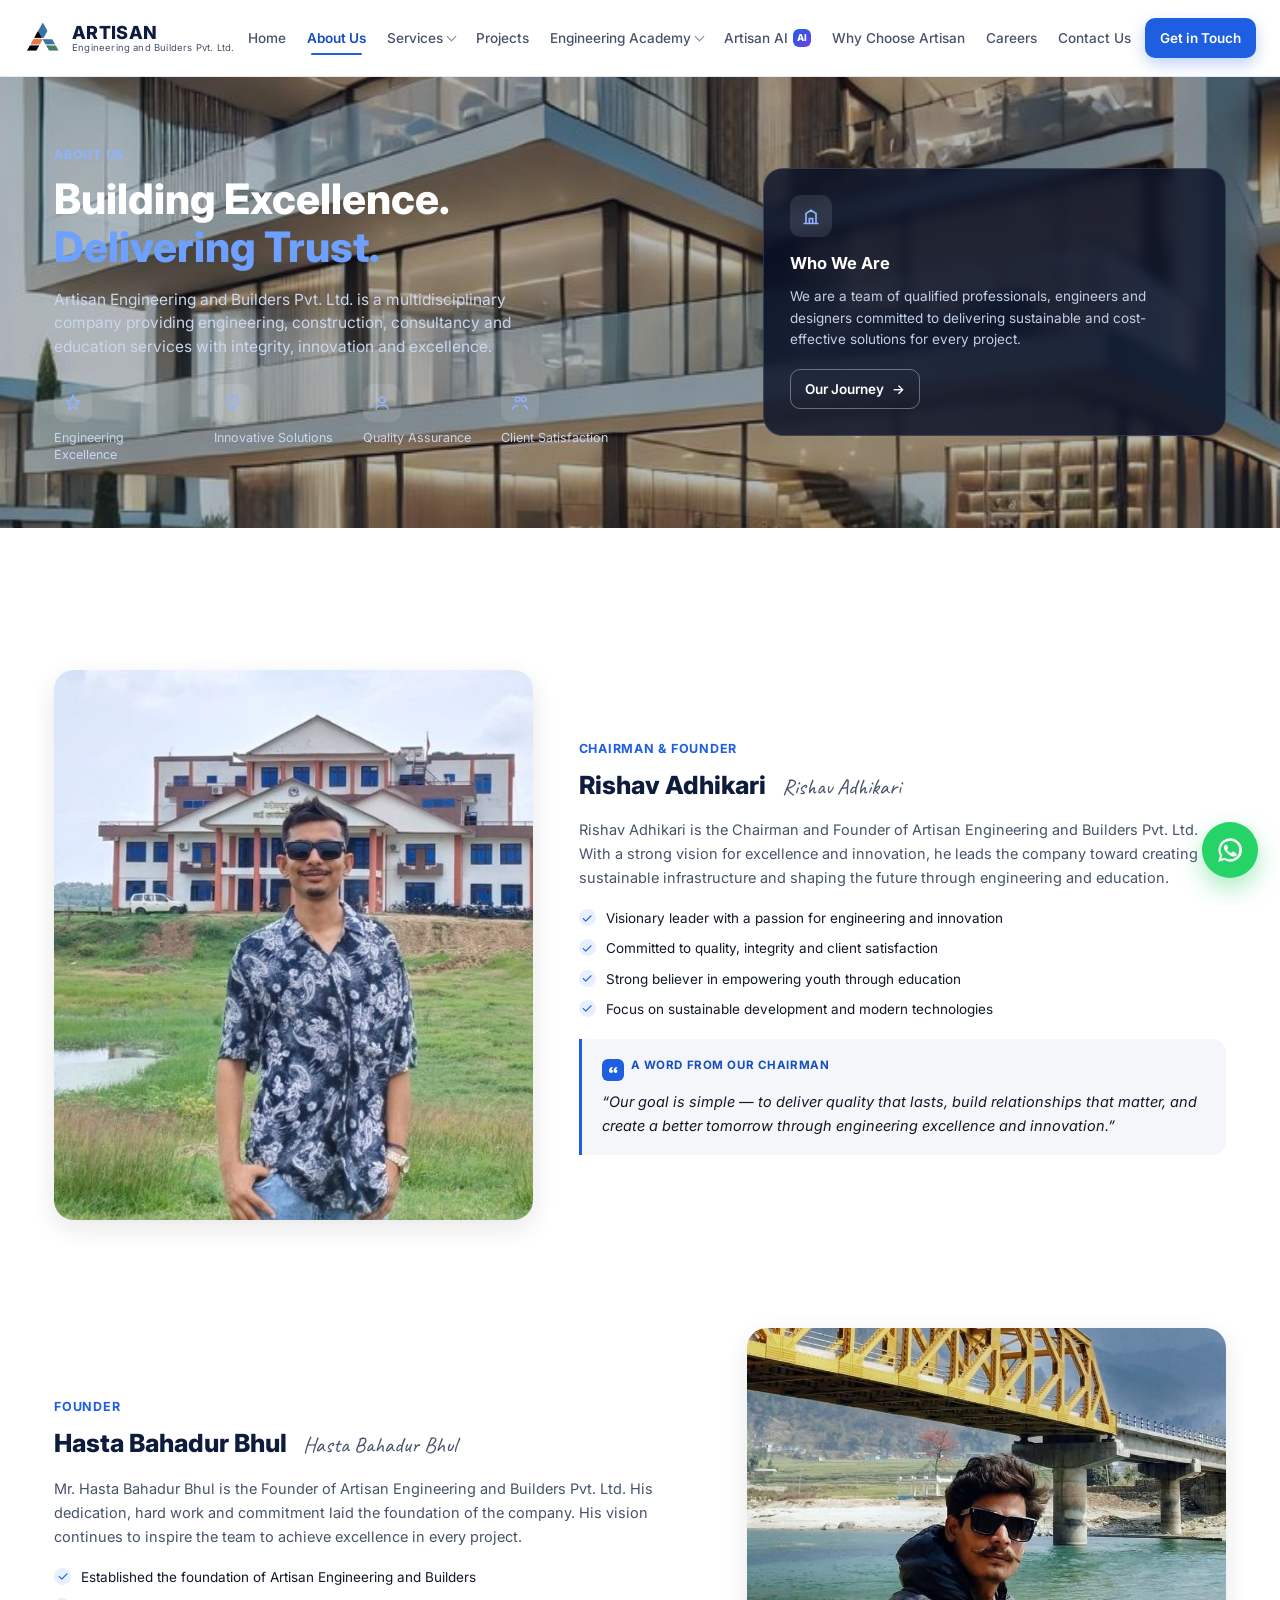
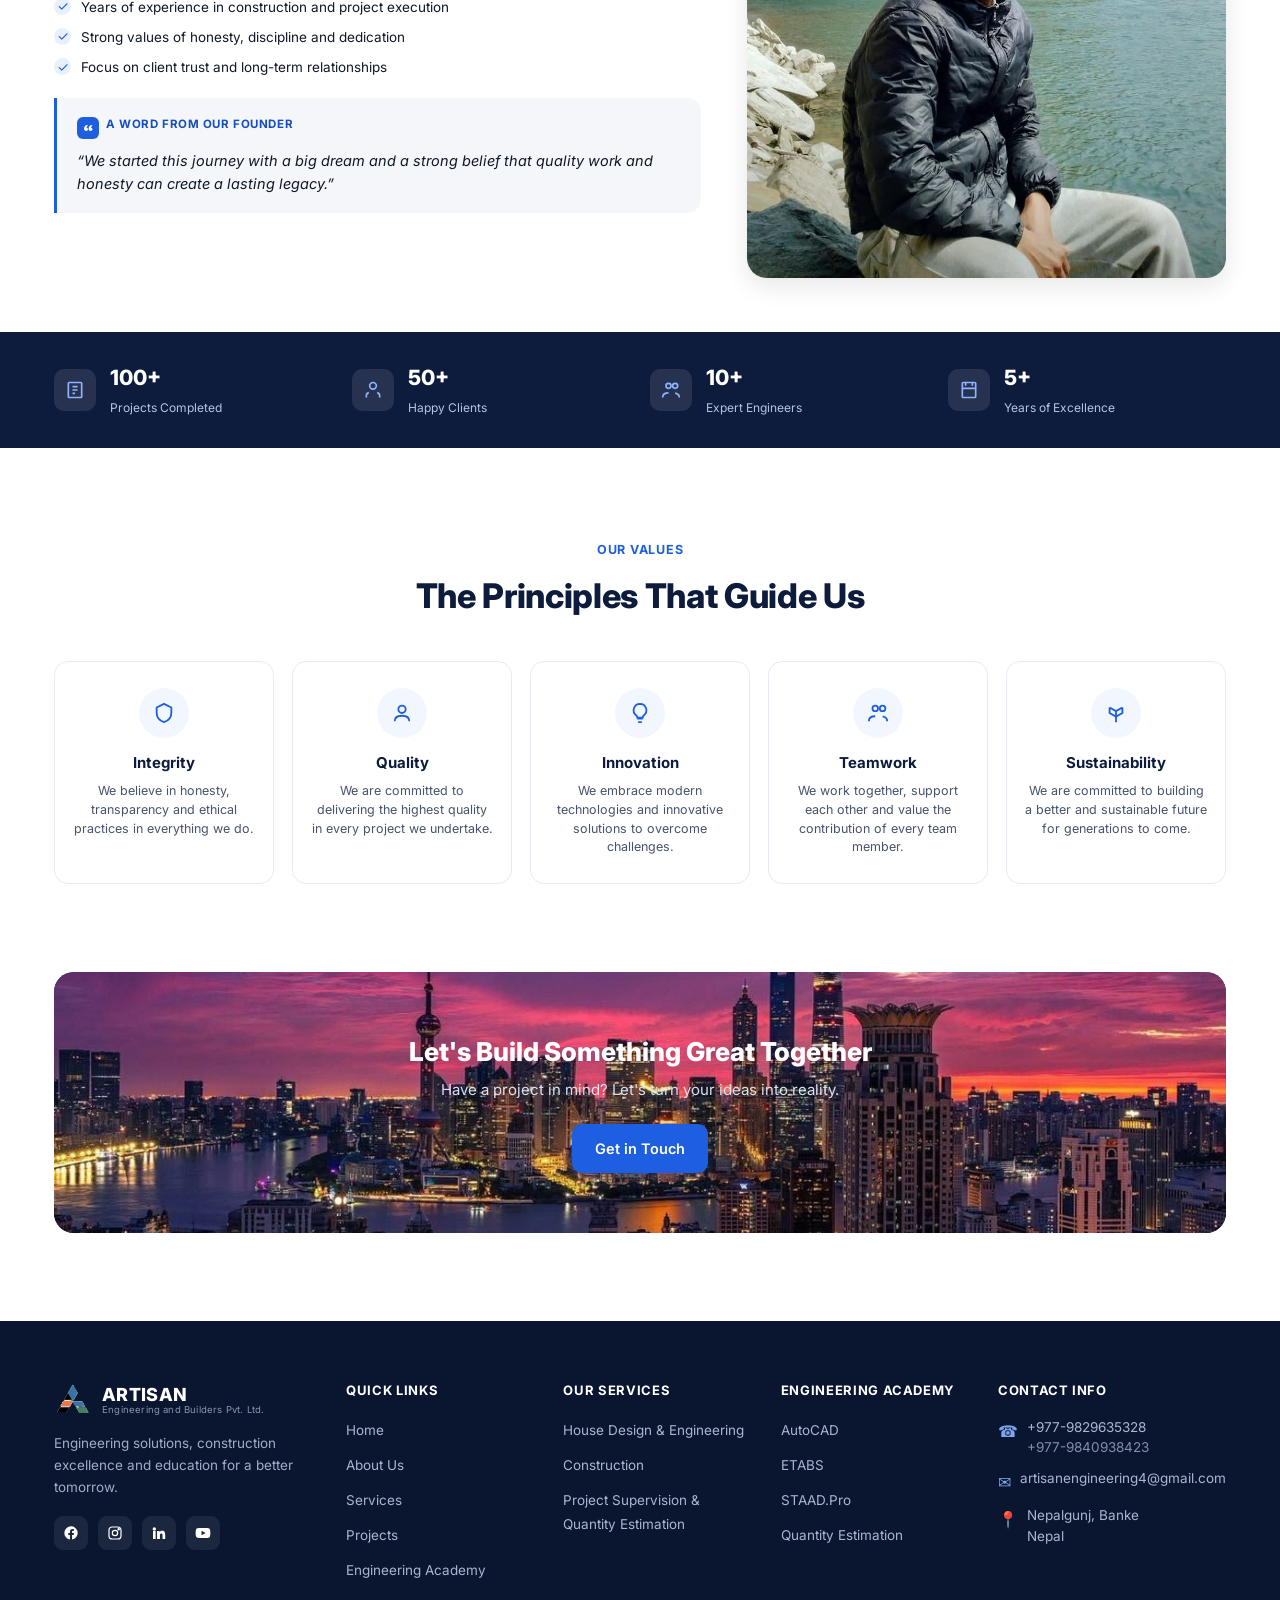
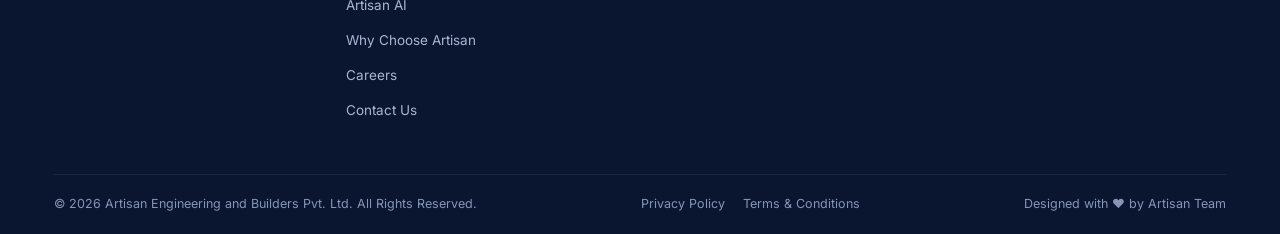
==== about.html @ 9986cbee "Migrate to multi-page site with DeepSeek + Puter AI" ====
<!DOCTYPE html>
<html lang="en">
<head>
<meta charset="UTF-8">
<meta name="viewport" content="width=device-width, initial-scale=1.0">
<title>About Us | Artisan Engineering and Builders Pvt. Ltd.</title>
<meta name="description" content="Learn about Artisan Engineering and Builders Pvt. Ltd. — our leadership, values, and commitment to engineering excellence, construction quality and education in Nepal.">
<link rel="preconnect" href="https://fonts.googleapis.com">
<link rel="preconnect" href="https://fonts.gstatic.com" crossorigin>
<link href="https://fonts.googleapis.com/css2?family=Inter:wght@400;500;600;700;800&family=Caveat:wght@600&display=swap" rel="stylesheet">
<link rel="stylesheet" href="styles.css">
<link rel="icon" type="image/png" href="assets/logo.png">
<link rel="apple-touch-icon" href="assets/logo.png">
<script async src="https://pagead2.googlesyndication.com/pagead/js/adsbygoogle.js?client=ca-pub-5696578782922630" crossorigin="anonymous"></script>
</head>
<body>

<!-- ================= HEADER ================= -->
<header class="site-header">
  <div class="container container-header header-inner">
    <a href="index.html" class="brand">
      <img class="brand-mark" src="[data-uri]" alt="Artisan Engineering and Builders Pvt. Ltd. logo">
      <span class="brand-text">
        <span class="brand-name">ARTISAN</span>
        <span class="brand-sub">Engineering and Builders Pvt. Ltd.</span>
      </span>
    </a>

    <nav>
      <ul class="main-nav">
        <li><a class="nav-link" href="index.html">Home</a></li>
        <li class="active"><a class="nav-link" href="about.html">About Us</a></li>
        <li>
          <a class="nav-link has-caret" href="services.html">Services</a>
          <div class="dropdown-panel">
            <a href="services.html#house-design">House Design &amp; Engineering</a>
            <a href="services.html#construction">Construction</a>
            <a href="services.html#supervision">Project Supervision &amp; Quantity Estimation</a>
          </div>
        </li>
        <li><a class="nav-link" href="projects.html">Projects</a></li>
        <li>
          <a class="nav-link has-caret" href="academy.html">Engineering Academy</a>
          <div class="dropdown-panel">
            <a href="academy.html#autocad">AutoCAD</a>
            <a href="academy.html#etabs">ETABS</a>
            <a href="academy.html#staad">STAAD.Pro</a>
            <a href="academy.html#estimation">Quantity Estimation</a>
          </div>
        </li>
        <li><a class="nav-link" href="artisan-ai.html">Artisan AI <span class="ai-badge">AI</span></a></li>
        <li><a class="nav-link" href="why-choose-artisan.html">Why Choose Artisan</a></li>
        <li><a class="nav-link" href="careers.html">Careers</a></li>
        <li><a class="nav-link" href="contact.html">Contact Us</a></li>
      </ul>
    </nav>

    <div class="header-cta">
      <a href="contact.html" class="btn btn-primary btn-sm">Get in Touch</a>
    </div>
    <button class="menu-toggle" aria-label="Open menu" aria-expanded="false"><span></span></button>
  </div>

  
</header>

<div class="mobile-nav">
    <a href="index.html">Home</a>
    <a href="about.html">About Us</a>
    <a href="services.html">Services</a>
    <div class="mobile-sub">
      <a href="services.html#house-design">House Design &amp; Engineering</a>
      <a href="services.html#construction">Construction</a>
      <a href="services.html#supervision">Project Supervision &amp; Quantity Estimation</a>
    </div>
    <a href="projects.html">Projects</a>
    <a href="academy.html">Engineering Academy</a>
    <div class="mobile-sub">
      <a href="academy.html#autocad">AutoCAD</a>
      <a href="academy.html#etabs">ETABS</a>
      <a href="academy.html#staad">STAAD.Pro</a>
      <a href="academy.html#estimation">Quantity Estimation</a>
    </div>
    <a href="artisan-ai.html">Artisan AI</a>
    <a href="why-choose-artisan.html">Why Choose Artisan</a>
    <a href="careers.html">Careers</a>
    <a href="contact.html">Contact Us</a>
  </div>
<!-- ================= ABOUT HERO ================= -->
<section class="about-hero">
  <img class="bg-photo cover-img" src="[data-uri]" alt="Modern architectural exterior at dusk">
  <div class="container about-hero-grid">
    <div>
      <span class="eyebrow" style="color:#8fb4ff;">About Us</span>
      <h1>Building Excellence.<br><span class="accent">Delivering Trust.</span></h1>
      <p class="lede">Artisan Engineering and Builders Pvt. Ltd. is a multidisciplinary company providing engineering, construction, consultancy and education services with integrity, innovation and excellence.</p>
      <div class="about-pillars">
        <div class="pillar">
          <div class="icon-badge"><svg width="18" height="18" viewBox="0 0 24 24" fill="none" stroke="currentColor" stroke-width="2"><path d="M12 2l2.5 6.5L21 9l-5 4.5L17.5 21 12 17l-5.5 4L8 13.5 3 9l6.5-.5L12 2z"/></svg></div>
          <span>Engineering Excellence</span>
        </div>
        <div class="pillar">
          <div class="icon-badge"><svg width="18" height="18" viewBox="0 0 24 24" fill="none" stroke="currentColor" stroke-width="2"><path d="M9 18h6M10 22h4M12 2a7 7 0 00-4 12.7c.6.5 1 1.3 1 2.1v.2h6v-.2c0-.8.4-1.6 1-2.1A7 7 0 0012 2z"/></svg></div>
          <span>Innovative Solutions</span>
        </div>
        <div class="pillar">
          <div class="icon-badge"><svg width="18" height="18" viewBox="0 0 24 24" fill="none" stroke="currentColor" stroke-width="2"><circle cx="12" cy="8" r="4"/><path d="M4 21c0-4 3.5-6 8-6s8 2 8 6"/></svg></div>
          <span>Quality Assurance</span>
        </div>
        <div class="pillar">
          <div class="icon-badge"><svg width="18" height="18" viewBox="0 0 24 24" fill="none" stroke="currentColor" stroke-width="2"><circle cx="9" cy="7" r="3"/><circle cx="17" cy="7" r="3"/><path d="M2 21c0-3.5 3-5.5 7-5.5M22 21c0-3-2.3-4.8-5-5.3"/></svg></div>
          <span>Client Satisfaction</span>
        </div>
      </div>
    </div>
    <div class="who-card">
      <div class="icon-badge"><svg width="20" height="20" viewBox="0 0 24 24" fill="none" stroke="currentColor" stroke-width="2"><path d="M3 21h18M6 21V9l6-4 6 4v12M10 21v-6h4v6"/></svg></div>
      <h3>Who We Are</h3>
      <p>We are a team of qualified professionals, engineers and designers committed to delivering sustainable and cost-effective solutions for every project.</p>
      <a href="#leadership" class="btn btn-ghost-dark btn-sm">Our Journey <span class="btn-arrow">&rarr;</span></a>
    </div>
  </div>
</section>

<!-- ================= LEADERSHIP ================= -->
<section id="leadership" style="padding-bottom:0;">
  <div class="container">
    <div class="founder-block reveal">
      <div class="founder-photo"><img class="cover-img" src="[data-uri]" alt="Rishav Adhikari, Chairman and Founder of Artisan Engineering and Builders Pvt. Ltd."></div>
      <div>
        <span class="founder-role">Chairman &amp; Founder</span>
        <div class="founder-name-row">
          <h3>Rishav Adhikari</h3>
          <span class="founder-signature">Rishav Adhikari</span>
        </div>
        <p class="bio">Rishav Adhikari is the Chairman and Founder of Artisan Engineering and Builders Pvt. Ltd. With a strong vision for excellence and innovation, he leads the company toward creating sustainable infrastructure and shaping the future through engineering and education.</p>
        <ul class="founder-points">
          <li><span class="check">&#10003;</span> Visionary leader with a passion for engineering and innovation</li>
          <li><span class="check">&#10003;</span> Committed to quality, integrity and client satisfaction</li>
          <li><span class="check">&#10003;</span> Strong believer in empowering youth through education</li>
          <li><span class="check">&#10003;</span> Focus on sustainable development and modern technologies</li>
        </ul>
        <div class="quote-card">
          <div class="quote-label-row">
            <span class="quote-icon"><svg width="12" height="12" viewBox="0 0 24 24" fill="currentColor"><path d="M9.5 6C6.5 7 4 9.8 4 13.5 4 16 5.8 18 8.3 18c2 0 3.5-1.5 3.5-3.5 0-1.8-1.3-3.2-3-3.4.4-1.6 1.8-2.9 3.4-3.4L9.5 6zm9 0c-3 1-5.5 3.8-5.5 7.5 0 2.5 1.8 4.5 4.3 4.5 2 0 3.5-1.5 3.5-3.5 0-1.8-1.3-3.2-3-3.4.4-1.6 1.8-2.9 3.4-3.4L18.5 6z"/></svg></span>
            <span class="quote-label">A Word From Our Chairman</span>
          </div>
          <p>&ldquo;Our goal is simple &mdash; to deliver quality that lasts, build relationships that matter, and create a better tomorrow through engineering excellence and innovation.&rdquo;</p>
        </div>
      </div>
    </div>

    <div class="founder-block reverse reveal">
      <div class="founder-photo"><img class="cover-img" src="[data-uri]" alt="Hasta Bahadur Bhul, Founder of Artisan Engineering and Builders Pvt. Ltd."></div>
      <div>
        <span class="founder-role">Founder</span>
        <div class="founder-name-row">
          <h3>Hasta Bahadur Bhul</h3>
          <span class="founder-signature">Hasta Bahadur Bhul</span>
        </div>
        <p class="bio">Mr. Hasta Bahadur Bhul is the Founder of Artisan Engineering and Builders Pvt. Ltd. His dedication, hard work and commitment laid the foundation of the company. His vision continues to inspire the team to achieve excellence in every project.</p>
        <ul class="founder-points">
          <li><span class="check">&#10003;</span> Established the foundation of Artisan Engineering and Builders</li>
          <li><span class="check">&#10003;</span> Years of experience in construction and project execution</li>
          <li><span class="check">&#10003;</span> Strong values of honesty, discipline and dedication</li>
          <li><span class="check">&#10003;</span> Focus on client trust and long-term relationships</li>
        </ul>
        <div class="quote-card">
          <div class="quote-label-row">
            <span class="quote-icon"><svg width="12" height="12" viewBox="0 0 24 24" fill="currentColor"><path d="M9.5 6C6.5 7 4 9.8 4 13.5 4 16 5.8 18 8.3 18c2 0 3.5-1.5 3.5-3.5 0-1.8-1.3-3.2-3-3.4.4-1.6 1.8-2.9 3.4-3.4L9.5 6zm9 0c-3 1-5.5 3.8-5.5 7.5 0 2.5 1.8 4.5 4.3 4.5 2 0 3.5-1.5 3.5-3.5 0-1.8-1.3-3.2-3-3.4.4-1.6 1.8-2.9 3.4-3.4L18.5 6z"/></svg></span>
            <span class="quote-label">A Word From Our Founder</span>
          </div>
          <p>&ldquo;We started this journey with a big dream and a strong belief that quality work and honesty can create a lasting legacy.&rdquo;</p>
        </div>
      </div>
    </div>
  </div>
</section>

<!-- ================= STATS ================= -->
<div class="stats-bar">
  <div class="container">
    <div class="stat-item">
      <div class="icon-badge"><svg width="20" height="20" viewBox="0 0 24 24" fill="none" stroke="currentColor" stroke-width="2"><rect x="4" y="3" width="16" height="18" rx="1"/><path d="M9 8h6M9 12h6M9 16h3"/></svg></div>
      <div><strong>100+</strong><span>Projects Completed</span></div>
    </div>
    <div class="stat-item">
      <div class="icon-badge"><svg width="20" height="20" viewBox="0 0 24 24" fill="none" stroke="currentColor" stroke-width="2"><path d="M20 21v-2a4 4 0 00-3-3.87M4 21v-2a4 4 0 013-3.87M12 11a4 4 0 100-8 4 4 0 000 8z"/></svg></div>
      <div><strong>50+</strong><span>Happy Clients</span></div>
    </div>
    <div class="stat-item">
      <div class="icon-badge"><svg width="20" height="20" viewBox="0 0 24 24" fill="none" stroke="currentColor" stroke-width="2"><circle cx="9" cy="7" r="3"/><circle cx="17" cy="7" r="3"/><path d="M2 21c0-3.5 3-5.5 7-5.5M22 21c0-3-2.3-4.8-5-5.3"/></svg></div>
      <div><strong>10+</strong><span>Expert Engineers</span></div>
    </div>
    <div class="stat-item">
      <div class="icon-badge"><svg width="20" height="20" viewBox="0 0 24 24" fill="none" stroke="currentColor" stroke-width="2"><rect x="4" y="3" width="16" height="18" rx="1"/><path d="M8 3v4M16 3v4M4 10h16"/></svg></div>
      <div><strong>5+</strong><span>Years of Excellence</span></div>
    </div>
  </div>
</div>

<!-- ================= VALUES ================= -->
<section>
  <div class="container">
    <div class="section-head centered reveal">
      <span class="eyebrow">Our Values</span>
      <h2>The Principles That Guide Us</h2>
    </div>
    <div class="values-grid5 reveal">
      <div class="value-card">
        <div class="icon-badge"><svg width="22" height="22" viewBox="0 0 24 24" fill="none" stroke="currentColor" stroke-width="2"><path d="M12 2l8 4v6c0 5-3.4 8.4-8 10-4.6-1.6-8-5-8-10V6l8-4z"/></svg></div>
        <h4>Integrity</h4>
        <p>We believe in honesty, transparency and ethical practices in everything we do.</p>
      </div>
      <div class="value-card">
        <div class="icon-badge"><svg width="22" height="22" viewBox="0 0 24 24" fill="none" stroke="currentColor" stroke-width="2"><circle cx="12" cy="8" r="4"/><path d="M4 21c0-4 3.5-6 8-6s8 2 8 6"/></svg></div>
        <h4>Quality</h4>
        <p>We are committed to delivering the highest quality in every project we undertake.</p>
      </div>
      <div class="value-card">
        <div class="icon-badge"><svg width="22" height="22" viewBox="0 0 24 24" fill="none" stroke="currentColor" stroke-width="2"><path d="M9 18h6M10 22h4M12 2a7 7 0 00-4 12.7c.6.5 1 1.3 1 2.1v.2h6v-.2c0-.8.4-1.6 1-2.1A7 7 0 0012 2z"/></svg></div>
        <h4>Innovation</h4>
        <p>We embrace modern technologies and innovative solutions to overcome challenges.</p>
      </div>
      <div class="value-card">
        <div class="icon-badge"><svg width="22" height="22" viewBox="0 0 24 24" fill="none" stroke="currentColor" stroke-width="2"><circle cx="9" cy="7" r="3"/><circle cx="17" cy="7" r="3"/><path d="M2 21c0-3.5 3-5.5 7-5.5M22 21c0-3-2.3-4.8-5-5.3"/></svg></div>
        <h4>Teamwork</h4>
        <p>We work together, support each other and value the contribution of every team member.</p>
      </div>
      <div class="value-card">
        <div class="icon-badge"><svg width="22" height="22" viewBox="0 0 24 24" fill="none" stroke="currentColor" stroke-width="2"><path d="M12 22V10M12 10L5 6M12 10l7-4M5 6v6l7 4M19 6v6l-7 4"/></svg></div>
        <h4>Sustainability</h4>
        <p>We are committed to building a better and sustainable future for generations to come.</p>
      </div>
    </div>
  </div>
</section>

<!-- ================= CTA ================= -->
<section style="padding-top:0;">
  <div class="container">
    <div class="dark-cta reveal">
      <img class="bg cover-img" src="[data-uri]" alt="City skyline at dusk">
      <div class="content">
        <h2>Let's Build Something Great Together</h2>
        <p>Have a project in mind? Let's turn your ideas into reality.</p>
        <a href="contact.html" class="btn btn-primary">Get in Touch</a>
      </div>
    </div>
  </div>
</section>

<!-- ================= FOOTER ================= -->
<footer class="site-footer">
  <div class="container">
    <div class="footer-grid">
      <div class="footer-brand">
        <a href="index.html" class="brand">
          <img class="brand-mark" src="[data-uri]" alt="Artisan Engineering and Builders Pvt. Ltd. logo">
          <span class="brand-text">
            <span class="brand-name">ARTISAN</span>
            <span class="brand-sub" style="color:#8695b5;">Engineering and Builders Pvt. Ltd.</span>
          </span>
        </a>
        <p>Engineering solutions, construction excellence and education for a better tomorrow.</p>
        <div class="social-row">
          <a href="#" aria-label="Facebook"><svg width="16" height="16" viewBox="0 0 24 24" fill="#fff"><path d="M22 12a10 10 0 10-11.6 9.9v-7H7.9V12h2.5V9.8c0-2.5 1.5-3.9 3.8-3.9 1.1 0 2.2.2 2.2.2v2.4h-1.2c-1.2 0-1.6.8-1.6 1.6V12h2.8l-.4 2.9h-2.4v7A10 10 0 0022 12z"/></svg></a>
          <a href="#" aria-label="Instagram"><svg width="16" height="16" viewBox="0 0 24 24" fill="none" stroke="#fff" stroke-width="1.8"><rect x="3" y="3" width="18" height="18" rx="5"/><circle cx="12" cy="12" r="4"/><circle cx="17.5" cy="6.5" r="1"/></svg></a>
          <a href="#" aria-label="LinkedIn"><svg width="16" height="16" viewBox="0 0 24 24" fill="#fff"><path d="M4.98 3.5a2.5 2.5 0 11-.02 5.001A2.5 2.5 0 014.98 3.5zM3 9h4v12H3zM9 9h3.8v1.7h.1c.5-1 1.8-2 3.7-2 4 0 4.7 2.6 4.7 6V21h-4v-5.4c0-1.3 0-3-1.8-3s-2.1 1.4-2.1 2.9V21H9z"/></svg></a>
          <a href="#" aria-label="YouTube"><svg width="16" height="16" viewBox="0 0 24 24" fill="#fff"><path d="M23 12s0-3.4-.4-5a3 3 0 00-2.1-2.1C18.9 4.5 12 4.5 12 4.5s-6.9 0-8.5.4A3 3 0 001.4 7C1 8.6 1 12 1 12s0 3.4.4 5A3 3 0 003.5 19c1.6.4 8.5.4 8.5.4s6.9 0 8.5-.4a3 3 0 002.1-2.1c.4-1.6.4-5 .4-5zM9.8 15.5v-7l6 3.5z"/></svg></a>
        </div>
      </div>
      <div class="footer-col">
        <h5>Quick Links</h5>
        <ul>
          <li><a href="index.html">Home</a></li>
          <li><a href="about.html">About Us</a></li>
          <li><a href="services.html">Services</a></li>
          <li><a href="projects.html">Projects</a></li>
          <li><a href="academy.html">Engineering Academy</a></li>
          <li><a href="artisan-ai.html">Artisan AI</a></li>
          <li><a href="why-choose-artisan.html">Why Choose Artisan</a></li>
          <li><a href="careers.html">Careers</a></li>
          <li><a href="contact.html">Contact Us</a></li>
        </ul>
      </div>
      <div class="footer-col">
        <h5>Our Services</h5>
        <ul>
          <li><a href="services.html#house-design">House Design &amp; Engineering</a></li>
          <li><a href="services.html#construction">Construction</a></li>
          <li><a href="services.html#supervision">Project Supervision &amp; Quantity Estimation</a></li>
        </ul>
      </div>
      <div class="footer-col">
        <h5>Engineering Academy</h5>
        <ul>
          <li><a href="academy.html#autocad">AutoCAD</a></li>
          <li><a href="academy.html#etabs">ETABS</a></li>
          <li><a href="academy.html#staad">STAAD.Pro</a></li>
          <li><a href="academy.html#estimation">Quantity Estimation</a></li>
        </ul>
      </div>
      <div class="footer-col contact-col">
        <h5>Contact Info</h5>
        <ul>
          <li><span class="icon">&#9742;</span> <span class="plain">+977-9829635328<br><span style="opacity:.75;">+977-9840938423</span></span></li>
          <li><span class="icon">&#9993;</span> <span class="plain">artisanengineering4@gmail.com</span></li>
          <li><span class="icon">&#128205;</span> <span class="plain">Nepalgunj, Banke<br>Nepal</span></li>
        </ul>
      </div>
    </div>
    <div class="footer-bottom">
      <span>&copy; 2026 Artisan Engineering and Builders Pvt. Ltd. All Rights Reserved.</span>
      <div class="links">
        <a href="privacy-policy.html">Privacy Policy</a>
        <a href="terms-and-conditions.html">Terms &amp; Conditions</a>
      </div>
      <span>Designed with &#10084; by Artisan Team</span>
    </div>
  </div>
</footer>

<a class="wa-float" href="https://wa.me/9779829635328" target="_blank" rel="noopener" aria-label="Chat on WhatsApp">
  <svg width="28" height="28" viewBox="0 0 24 24" fill="#fff"><path d="M12 2a10 10 0 00-8.6 15L2 22l5.2-1.4A10 10 0 1012 2zm0 18a8 8 0 01-4.1-1.1l-.3-.2-3 .8.8-2.9-.2-.3A8 8 0 1120 12a8 8 0 01-8 8zm4.4-5.9c-.2-.1-1.4-.7-1.7-.8-.2-.1-.4-.1-.6.1-.2.2-.6.8-.8 1-.1.2-.3.2-.5.1-.2-.1-1-.4-1.9-1.2-.7-.6-1.2-1.4-1.3-1.6-.1-.2 0-.4.1-.5l.4-.4c.1-.2.2-.3.2-.5.1-.2 0-.4 0-.5-.1-.1-.6-1.4-.8-1.9-.2-.5-.4-.4-.6-.4h-.5c-.2 0-.5.1-.7.3-.2.2-.9.9-.9 2.2s1 2.6 1.1 2.7c.1.2 2 3 4.7 4.2.7.3 1.2.5 1.6.6.7.2 1.3.2 1.7.1.5-.1 1.4-.6 1.6-1.1.2-.5.2-1 .1-1.1 0-.1-.2-.2-.4-.3z"/></svg>
</a>

<div class="mobile-sticky-bar">
  <a href="tel:+9779829635328" class="btn btn-outline" style="flex:1;">Call Now</a>
  <a href="contact.html" class="btn btn-primary" style="flex:1;">Get a Quote</a>
</div>

<script src="script.js"></script>
</body>
</html>
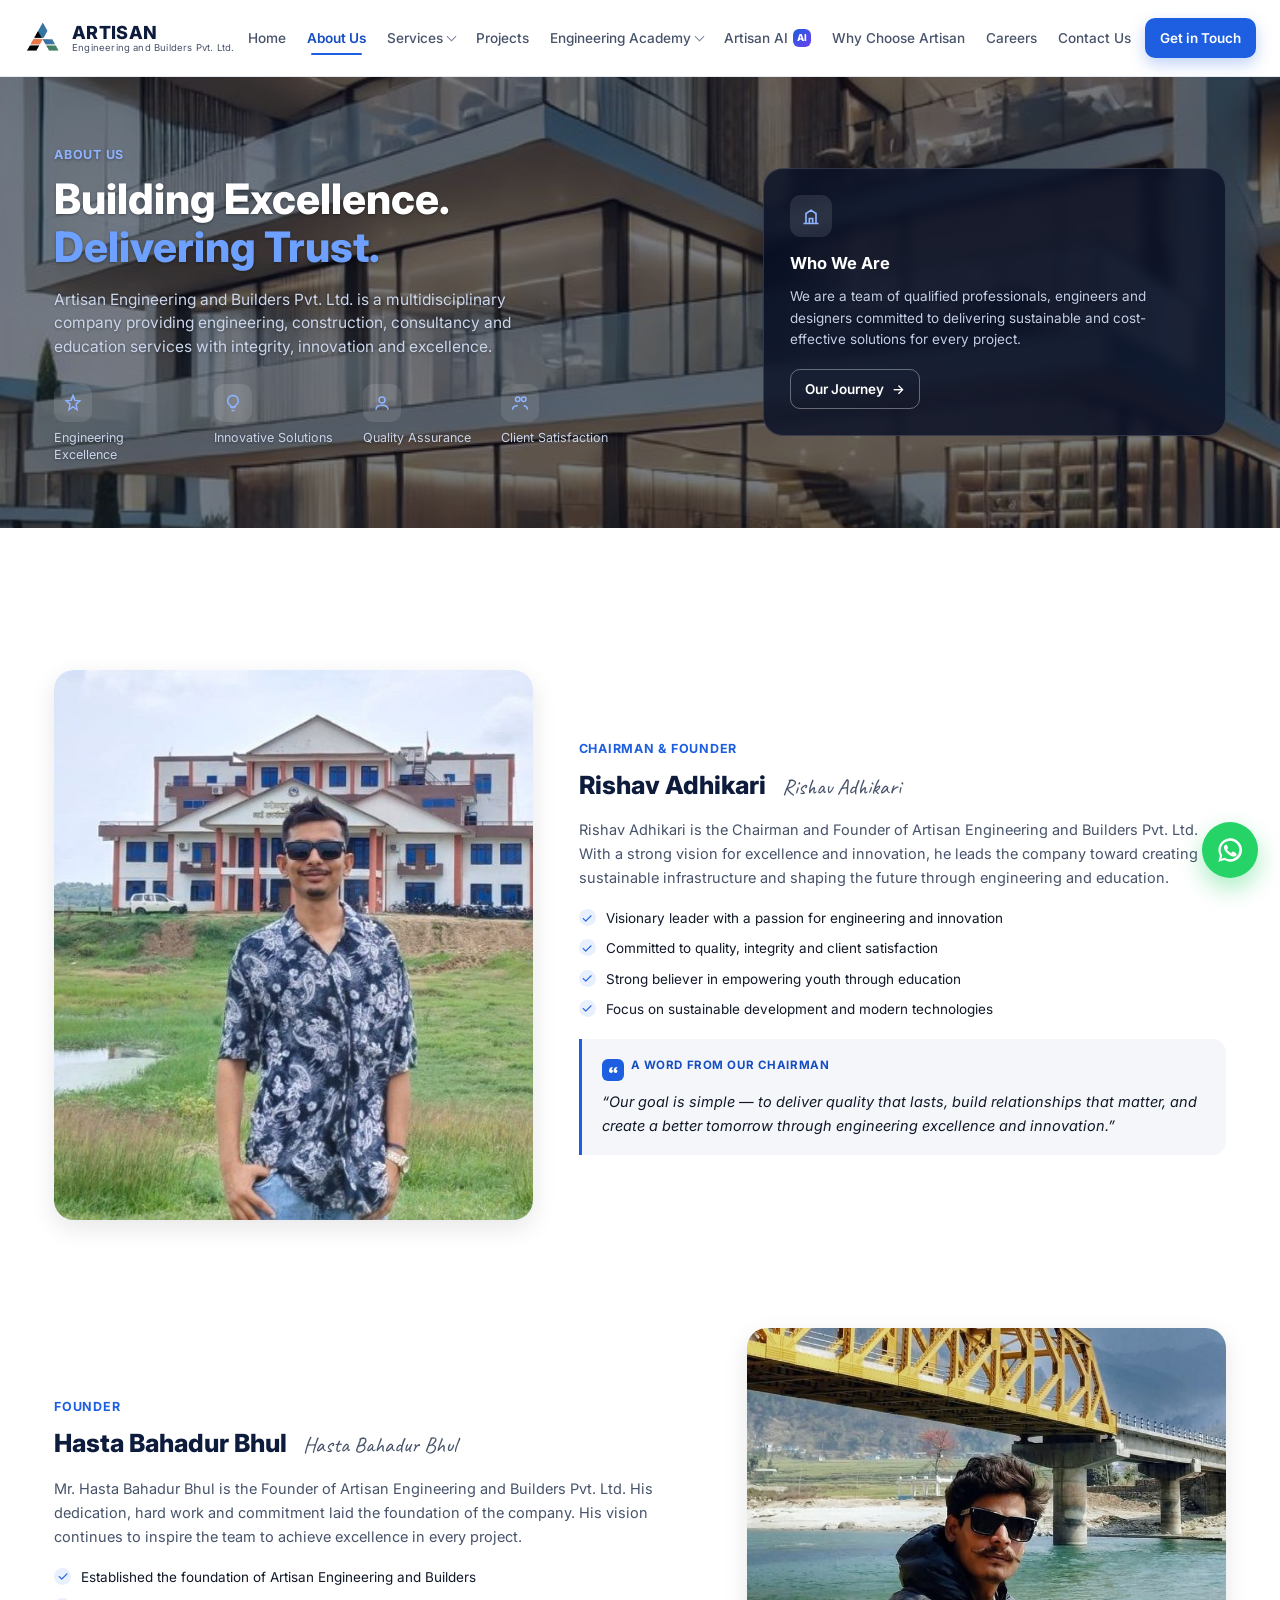
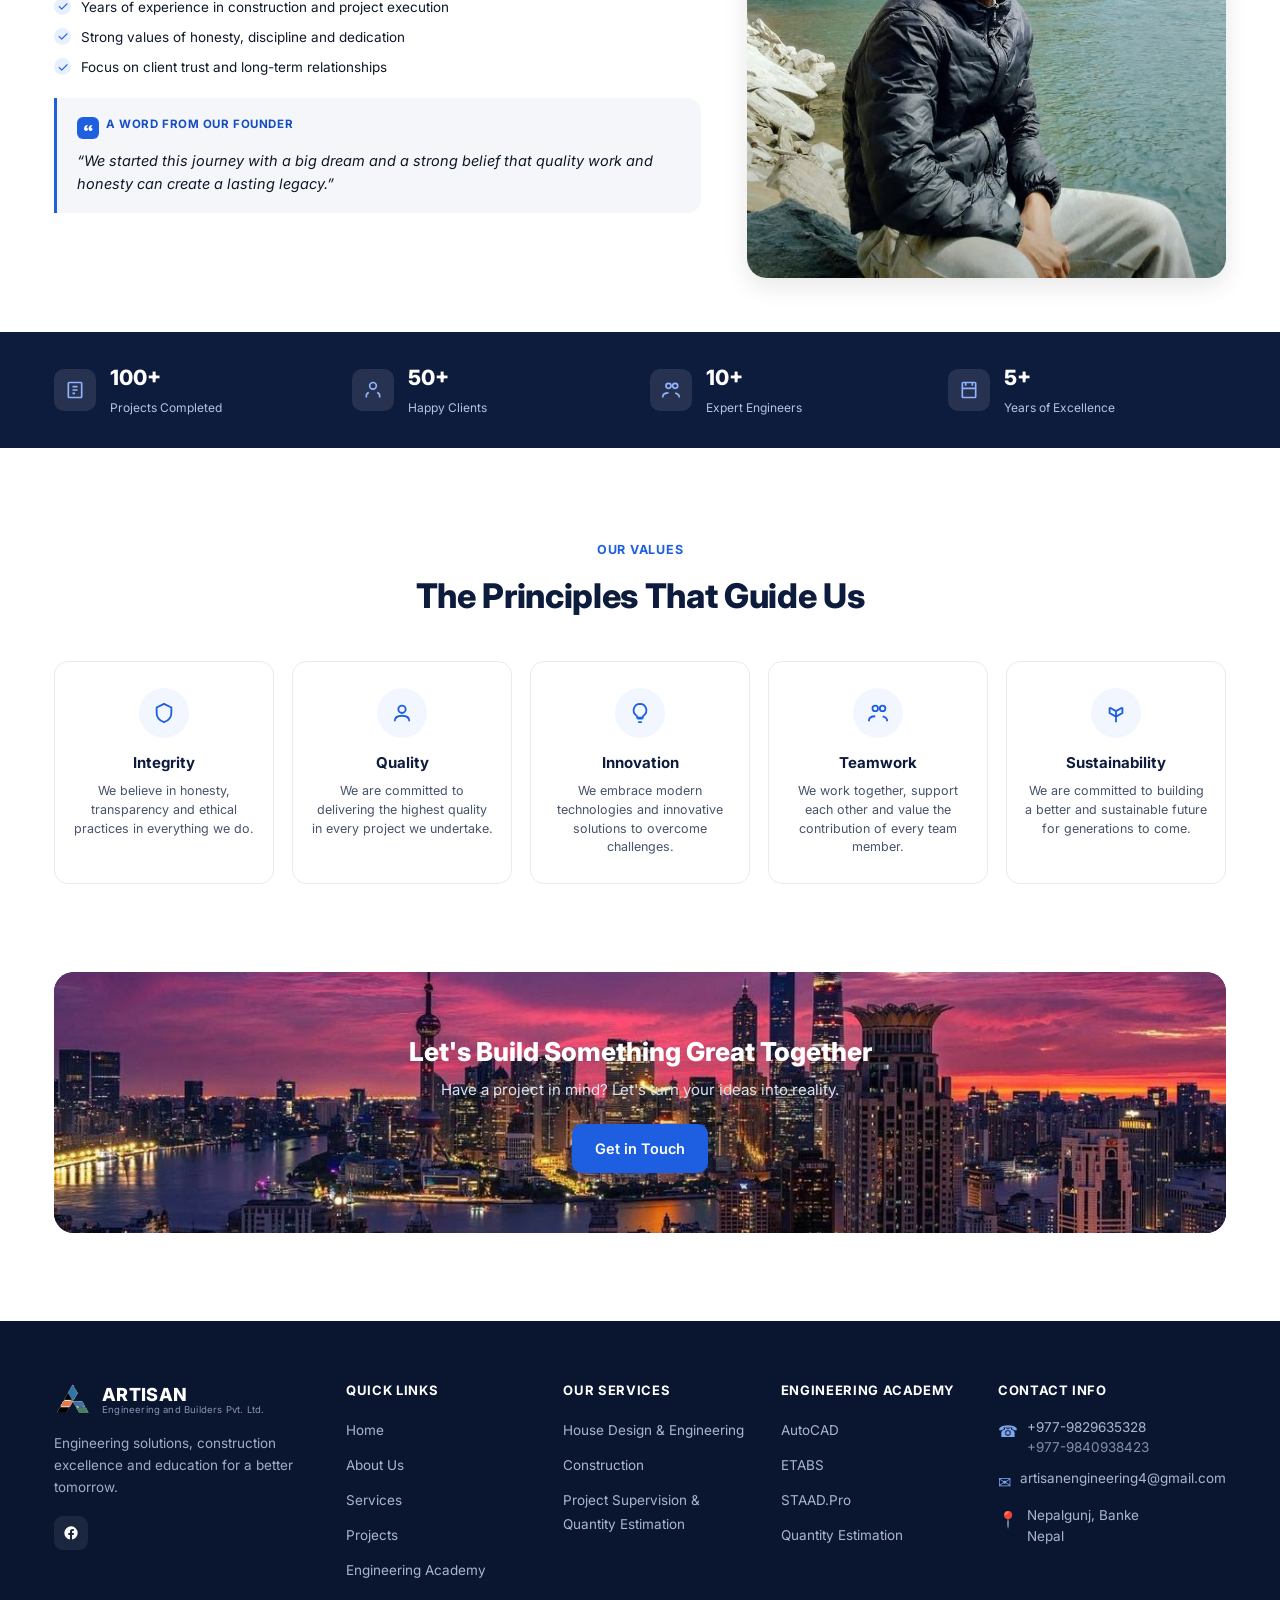
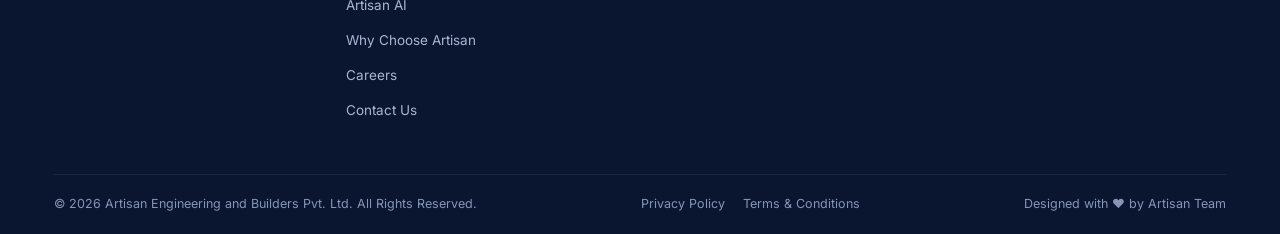
==== commit 7f2fac9d: "Add files via upload" ====
--- a/about.html
+++ b/about.html
@@ -12,6 +12,7 @@
 <link rel="icon" type="image/png" href="assets/logo.png">
 <link rel="apple-touch-icon" href="assets/logo.png">
 <script async src="https://pagead2.googlesyndication.com/pagead/js/adsbygoogle.js?client=ca-pub-5696578782922630" crossorigin="anonymous"></script>
+<link rel="canonical" href="https://artisanengineering.com.np/about.html">
 </head>
 <body>
 
@@ -264,10 +265,7 @@
         </a>
         <p>Engineering solutions, construction excellence and education for a better tomorrow.</p>
         <div class="social-row">
-          <a href="#" aria-label="Facebook"><svg width="16" height="16" viewBox="0 0 24 24" fill="#fff"><path d="M22 12a10 10 0 10-11.6 9.9v-7H7.9V12h2.5V9.8c0-2.5 1.5-3.9 3.8-3.9 1.1 0 2.2.2 2.2.2v2.4h-1.2c-1.2 0-1.6.8-1.6 1.6V12h2.8l-.4 2.9h-2.4v7A10 10 0 0022 12z"/></svg></a>
-          <a href="#" aria-label="Instagram"><svg width="16" height="16" viewBox="0 0 24 24" fill="none" stroke="#fff" stroke-width="1.8"><rect x="3" y="3" width="18" height="18" rx="5"/><circle cx="12" cy="12" r="4"/><circle cx="17.5" cy="6.5" r="1"/></svg></a>
-          <a href="#" aria-label="LinkedIn"><svg width="16" height="16" viewBox="0 0 24 24" fill="#fff"><path d="M4.98 3.5a2.5 2.5 0 11-.02 5.001A2.5 2.5 0 014.98 3.5zM3 9h4v12H3zM9 9h3.8v1.7h.1c.5-1 1.8-2 3.7-2 4 0 4.7 2.6 4.7 6V21h-4v-5.4c0-1.3 0-3-1.8-3s-2.1 1.4-2.1 2.9V21H9z"/></svg></a>
-          <a href="#" aria-label="YouTube"><svg width="16" height="16" viewBox="0 0 24 24" fill="#fff"><path d="M23 12s0-3.4-.4-5a3 3 0 00-2.1-2.1C18.9 4.5 12 4.5 12 4.5s-6.9 0-8.5.4A3 3 0 001.4 7C1 8.6 1 12 1 12s0 3.4.4 5A3 3 0 003.5 19c1.6.4 8.5.4 8.5.4s6.9 0 8.5-.4a3 3 0 002.1-2.1c.4-1.6.4-5 .4-5zM9.8 15.5v-7l6 3.5z"/></svg></a>
+          <a href="https://www.facebook.com/share/1Ejq8Ux1kk/" target="_blank" rel="noopener" aria-label="Facebook"><svg width="16" height="16" viewBox="0 0 24 24" fill="#fff"><path d="M22 12a10 10 0 10-11.6 9.9v-7H7.9V12h2.5V9.8c0-2.5 1.5-3.9 3.8-3.9 1.1 0 2.2.2 2.2.2v2.4h-1.2c-1.2 0-1.6.8-1.6 1.6V12h2.8l-.4 2.9h-2.4v7A10 10 0 0022 12z"/></svg></a>
         </div>
       </div>
       <div class="footer-col">
--- a/styles.css
+++ b/styles.css
@@ -432,12 +432,15 @@
 .about-hero {
   position: relative;
   z-index: 0;
-  background: linear-gradient(120deg, rgba(9,20,46,0.82), rgba(9,20,46,0.62)), var(--navy-950);
+  background: linear-gradient(120deg, rgba(6,13,32,0.93), rgba(6,13,32,0.86)), var(--navy-950);
   color: #fff;
   padding: 64px 0;
   overflow: hidden;
 }
-.about-hero .bg-photo { position: absolute; inset: 0; z-index: -1; opacity: 0.7; }
+.about-hero h1, .about-hero p, .about-hero .eyebrow, .about-hero span, .about-hero .pillar span {
+  text-shadow: 0 1px 3px rgba(0,0,0,0.35);
+}
+.about-hero .bg-photo { position: absolute; inset: 0; z-index: -1; opacity: 0.45; }
 .about-hero-grid { display: grid; grid-template-columns: 1.3fr 0.9fr; gap: 40px; align-items: center; }
 .about-hero h1 { font-size: clamp(30px, 4vw, 42px); font-weight: 800; line-height: 1.16; margin: 0 0 16px; }
 .about-hero h1 .accent { color: #6ea1ff; }
@@ -1047,3 +1050,150 @@
 @media (max-width: 520px) {
   .grid-5cols, .grid-4cols { grid-template-columns: 1fr; }
 }
+
+/* =========================================================
+   ARTISAN AI v2 — new workspace layout (matches updated design)
+   ========================================================= */
+.ai-page-shell {
+  display: grid;
+  grid-template-columns: 230px 1fr;
+  min-height: 82vh;
+  border-top: 1px solid var(--gray-200);
+  background: #fff;
+}
+.ai-sidebar-v2 {
+  background: #fff;
+  border-right: 1px solid var(--gray-200);
+  padding: 20px 14px;
+  display: flex;
+  flex-direction: column;
+  gap: 3px;
+  overflow-y: auto;
+}
+.ai-sidebar-brand { display: flex; align-items: center; gap: 9px; padding: 4px 6px 16px; }
+.ai-sidebar-logo { width: 30px; height: 30px; object-fit: contain; }
+.ai-sidebar-title { font-size: 13.5px; font-weight: 800; color: var(--navy-900); display: flex; align-items: center; gap: 6px; }
+.ai-sidebar-subtitle { font-size: 10.5px; color: var(--ink-soft); }
+.ai-nav-item {
+  display: flex; align-items: center; gap: 10px;
+  padding: 9px 10px; border-radius: 9px;
+  font-size: 13.3px; color: var(--ink); text-align: left;
+  border: none; background: none; cursor: pointer; width: 100%;
+}
+.ai-nav-item:hover { background: var(--gray-100); }
+.ai-nav-item.active { background: var(--blue-50); color: var(--blue-700); font-weight: 600; }
+.ai-sidebar-section-label {
+  font-size: 10.5px; font-weight: 700; text-transform: uppercase; letter-spacing: 0.05em;
+  color: var(--ink-soft); margin: 14px 0 4px 10px;
+}
+.ai-help-box {
+  margin-top: auto; background: var(--blue-50); border-radius: 12px;
+  padding: 14px; font-size: 12px; color: var(--blue-700);
+}
+.ai-help-box strong { display: block; font-size: 12.5px; color: var(--navy-900); margin: 6px 0 4px; }
+.ai-help-box p { margin: 0; color: var(--ink-soft); line-height: 1.4; }
+
+.ai-main-v2 { position: relative; padding: 20px 40px 30px; display: flex; flex-direction: column; align-items: center; }
+.ai-top-actions { position: absolute; top: 16px; right: 24px; display: flex; gap: 8px; z-index: 5; }
+.ai-icon-btn {
+  width: 36px; height: 36px; border-radius: 9px;
+  border: 1px solid var(--gray-200); background: #fff; color: var(--ink-soft);
+  display: flex; align-items: center; justify-content: center; cursor: pointer;
+}
+.ai-icon-btn:hover { border-color: var(--blue-600); color: var(--blue-600); }
+.ai-user-popover {
+  position: absolute; top: 44px; right: 0; width: 220px;
+  background: #fff; border: 1px solid var(--gray-200); border-radius: 12px;
+  box-shadow: var(--shadow-lg); padding: 14px; display: none; z-index: 10;
+}
+.ai-user-popover.open { display: block; }
+.ai-user-popover p { font-size: 12.5px; color: var(--ink-soft); margin: 0 0 10px; }
+
+.ai-welcome { text-align: center; margin: 36px 0 26px; max-width: 560px; }
+.ai-welcome-logo { width: 50px; height: 50px; object-fit: contain; margin: 0 auto 14px; }
+.ai-welcome h1 { font-size: 25px; font-weight: 800; color: var(--navy-900); margin: 0 0 8px; }
+.ai-welcome p { font-size: 13.8px; color: var(--ink-soft); margin: 0; line-height: 1.5; }
+
+.ai-suggestion-grid { display: grid; grid-template-columns: repeat(3, 1fr); gap: 14px; max-width: 820px; width: 100%; }
+.ai-suggestion-card {
+  display: flex; align-items: center; gap: 10px;
+  border: 1px solid var(--gray-200); border-radius: 12px; padding: 14px 16px;
+  cursor: pointer; background: #fff; text-align: left;
+  transition: box-shadow .15s ease, border-color .15s ease, transform .15s ease;
+}
+.ai-suggestion-card:hover { border-color: var(--blue-600); box-shadow: var(--shadow-sm); transform: translateY(-2px); }
+.ai-suggestion-card .icon-badge { width: 30px; height: 30px; border-radius: 8px; background: var(--blue-50); color: var(--blue-600); display: flex; align-items: center; justify-content: center; flex-shrink: 0; }
+.ai-suggestion-card .label { flex: 1; font-size: 13px; font-weight: 600; color: var(--navy-900); }
+.ai-suggestion-card .arrow { color: var(--ink-soft); font-size: 13px; }
+
+.ai-chat-scroll {
+  width: 100%; max-width: 820px; flex: 1;
+  overflow-y: auto; display: flex; flex-direction: column; gap: 12px;
+  margin: 16px 0; min-height: 0;
+}
+.ai-chat-scroll:empty { margin: 0; }
+.ai-input-dock { width: 100%; max-width: 820px; margin-top: auto; padding-top: 10px; }
+.ai-input-box { border: 1px solid var(--gray-300); border-radius: 18px; padding: 14px 16px; background: #fff; box-shadow: var(--shadow-sm); }
+.ai-input-box input {
+  width: 100%; border: none; outline: none; font-size: 13.8px; font-family: inherit;
+  color: var(--ink); background: none; margin-bottom: 8px;
+}
+.ai-input-toolbar { display: flex; align-items: center; justify-content: space-between; }
+.ai-input-toolbar .left-icons { display: flex; gap: 4px; }
+.icon-btn-sm {
+  width: 32px; height: 32px; border-radius: 8px; border: none; background: none;
+  color: var(--ink-soft); display: flex; align-items: center; justify-content: center; cursor: pointer;
+}
+.icon-btn-sm:hover { background: var(--gray-100); color: var(--blue-600); }
+.ai-send-btn {
+  width: 34px; height: 34px; border-radius: 10px; border: none;
+  background: var(--blue-600); color: #fff; display: flex; align-items: center; justify-content: center;
+  cursor: pointer; flex-shrink: 0;
+}
+.ai-send-btn:hover { background: var(--blue-700); }
+
+/* Dark mode */
+.ai-page-shell.ai-dark { background: #0e1524; }
+.ai-page-shell.ai-dark .ai-sidebar-v2 { background: #0e1524; border-color: #23304a; }
+.ai-page-shell.ai-dark .ai-nav-item { color: #cbd5e8; }
+.ai-page-shell.ai-dark .ai-nav-item:hover { background: #182238; }
+.ai-page-shell.ai-dark .ai-nav-item.active { background: #1c2a48; color: #8fb4ff; }
+.ai-page-shell.ai-dark .ai-sidebar-title, .ai-page-shell.ai-dark .ai-welcome h1 { color: #fff; }
+.ai-page-shell.ai-dark .ai-sidebar-subtitle, .ai-page-shell.ai-dark .ai-welcome p,
+.ai-page-shell.ai-dark .ai-sidebar-section-label { color: #93a2c2; }
+.ai-page-shell.ai-dark .ai-help-box { background: #182238; color: #8fb4ff; }
+.ai-page-shell.ai-dark .ai-help-box strong { color: #cfe0ff; }
+.ai-page-shell.ai-dark .ai-suggestion-card, .ai-page-shell.ai-dark .ai-input-box, .ai-page-shell.ai-dark .ai-icon-btn {
+  background: #16213a; border-color: #23304a; color: #cbd5e8;
+}
+.ai-page-shell.ai-dark .ai-suggestion-card .label { color: #e8edf7; }
+.ai-page-shell.ai-dark .ai-input-box input { color: #fff; }
+.ai-page-shell.ai-dark .icon-btn-sm { color: #93a2c2; }
+.ai-page-shell.ai-dark .icon-btn-sm:hover { background: #1c2a48; color: #8fb4ff; }
+.ai-page-shell.ai-dark .ai-suggestion-card .icon-badge { background: #1c2a48; }
+.ai-page-shell.ai-dark .chat-msg.ai { background: #16213a; color: #e8edf7; }
+.ai-page-shell.ai-dark .ai-disclaimer { color: #93a2c2; }
+.ai-page-shell.ai-dark .ai-user-popover { background: #16213a; border-color: #23304a; }
+
+@media (max-width: 1080px) {
+  .ai-page-shell { grid-template-columns: 200px 1fr; }
+  .ai-suggestion-grid { grid-template-columns: repeat(2, 1fr); }
+}
+@media (max-width: 860px) {
+  .ai-page-shell { grid-template-columns: 1fr; min-height: auto; }
+  .ai-sidebar-v2 { flex-direction: row; flex-wrap: wrap; border-right: none; border-bottom: 1px solid var(--gray-200); padding: 14px; }
+  .ai-sidebar-brand { width: 100%; padding-bottom: 10px; }
+  .ai-nav-item { width: auto; flex: 1 1 44%; }
+  .ai-sidebar-section-label { width: 100%; margin-left: 4px; }
+  .ai-help-box { width: 100%; margin-top: 10px; }
+  .ai-main-v2 { padding: 60px 16px 20px; }
+  .ai-top-actions { top: 10px; right: 10px; }
+  .ai-welcome { margin: 18px 0 14px; }
+  .ai-welcome-logo { width: 38px; height: 38px; margin-bottom: 8px; }
+  .ai-welcome h1 { font-size: 20px; }
+  #artisan-ai-page .wa-float { display: none; }
+}
+@media (max-width: 520px) {
+  .ai-suggestion-grid { grid-template-columns: 1fr; }
+  .ai-welcome h1 { font-size: 21px; }
+}
